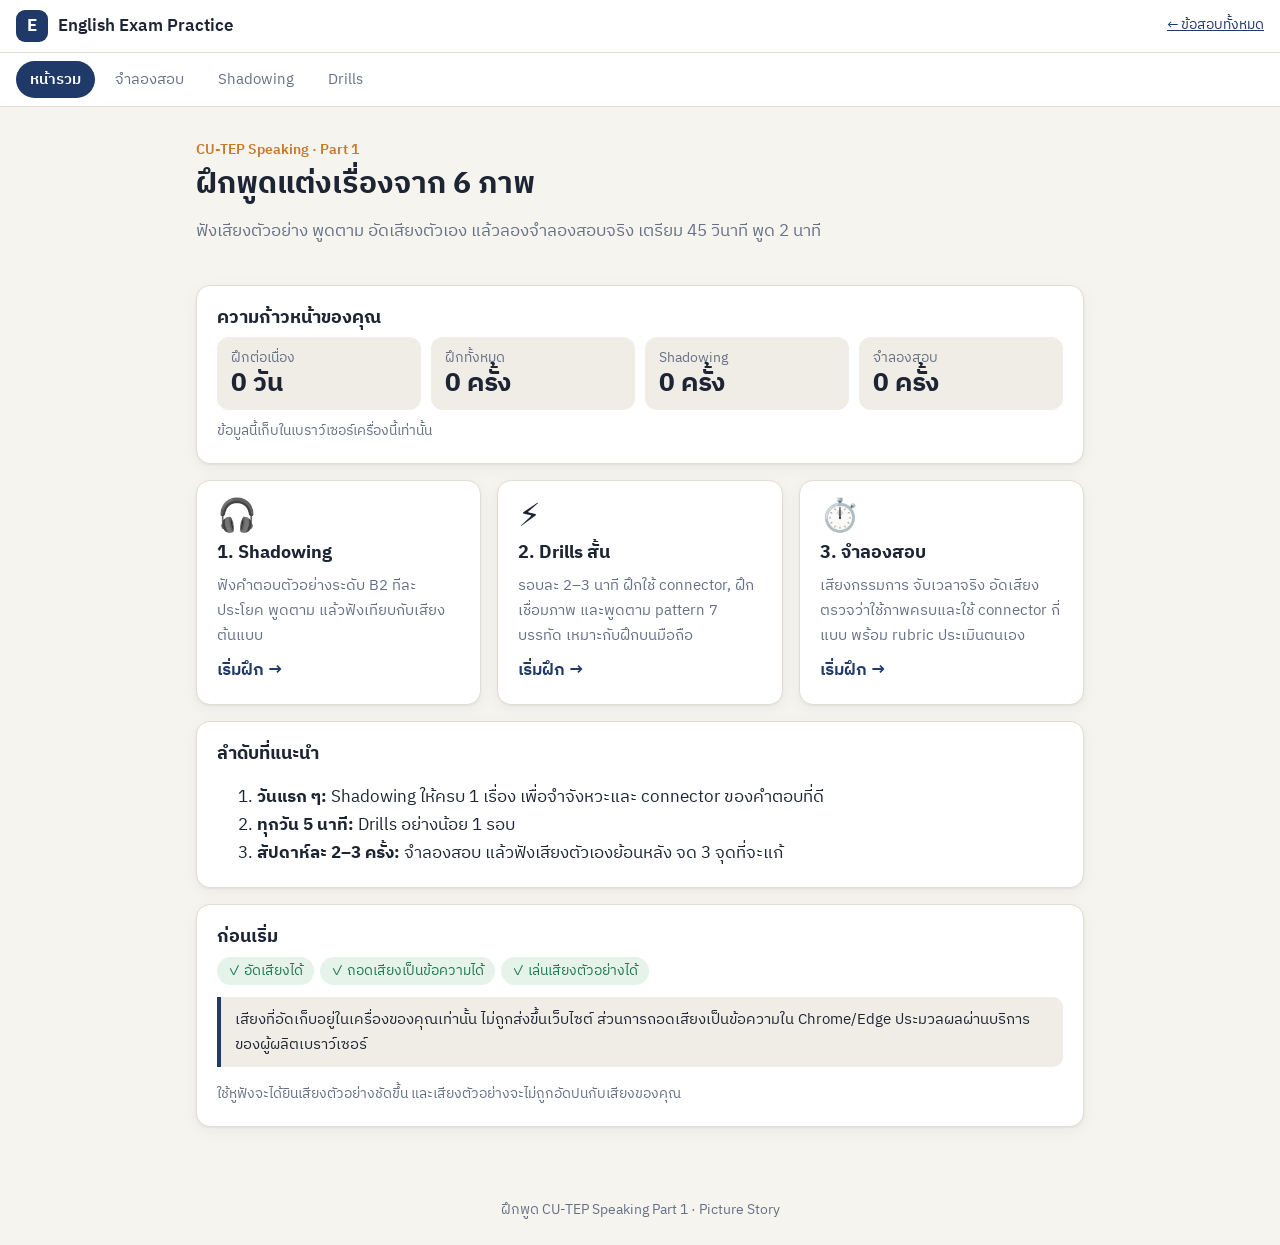
==== speaking/index.html @ df751ff9 "Add CU-TEP Speaking Part 1 practice (shadowing, drills, exam simulation) - speaking/: hub, shadowing" ====
<!doctype html>
<html lang="th">
<head>
  <meta charset="utf-8">
  <meta name="viewport" content="width=device-width, initial-scale=1">
  <title>Speaking Practice · CU-TEP Part 1</title>
  <meta name="description" content="ฝึกพูดภาษาอังกฤษ CU-TEP Speaking Part 1 Picture Story: จำลองสอบ, Shadowing และ Drills">
  <link rel="preconnect" href="https://fonts.googleapis.com">
  <link rel="preconnect" href="https://fonts.gstatic.com" crossorigin>
  <link href="https://fonts.googleapis.com/css2?family=IBM+Plex+Sans+Thai:wght@400;500;600;700&display=swap" rel="stylesheet">
  <link rel="stylesheet" href="../css/style.css">
  <link rel="stylesheet" href="speaking.css">
</head>
<body>
  <header class="topbar">
    <a href="../" class="brand"><span class="brand-mark" aria-hidden="true">E</span><span>English Exam Practice</span></a>
    <a href="../" class="small">← ข้อสอบทั้งหมด</a>
  </header>
  <nav class="sp-nav" aria-label="แบบฝึก Speaking">
    <a href="./">หน้ารวม</a><a href="exam.html">จำลองสอบ</a><a href="shadowing.html">Shadowing</a><a href="drills.html">Drills</a>
  </nav>

  <main class="app stack">
    <section class="hero">
      <p class="eyebrow">CU-TEP Speaking · Part 1</p>
      <h1>ฝึกพูดแต่งเรื่องจาก 6 ภาพ</h1>
      <p class="hero-sub">ฟังเสียงตัวอย่าง พูดตาม อัดเสียงตัวเอง แล้วลองจำลองสอบจริง เตรียม 45 วินาที พูด 2 นาที</p>
    </section>

    <section class="card">
      <h2>ความก้าวหน้าของคุณ</h2>
      <div class="stats" id="stats"></div>
      <p class="small muted" style="margin-top:10px">ข้อมูลนี้เก็บในเบราว์เซอร์เครื่องนี้เท่านั้น</p>
    </section>

    <section class="modes">
      <a class="card mode-card" href="shadowing.html">
        <span class="icon" aria-hidden="true">🎧</span>
        <h3>1. Shadowing</h3>
        <p>ฟังคำตอบตัวอย่างระดับ B2 ทีละประโยค พูดตาม แล้วฟังเทียบกับเสียงต้นแบบ</p>
        <span class="go">เริ่มฝึก →</span>
      </a>
      <a class="card mode-card" href="drills.html">
        <span class="icon" aria-hidden="true">⚡</span>
        <h3>2. Drills สั้น</h3>
        <p>รอบละ 2–3 นาที ฝึกใช้ connector, ฝึกเชื่อมภาพ และพูดตาม pattern 7 บรรทัด เหมาะกับฝึกบนมือถือ</p>
        <span class="go">เริ่มฝึก →</span>
      </a>
      <a class="card mode-card" href="exam.html">
        <span class="icon" aria-hidden="true">⏱️</span>
        <h3>3. จำลองสอบ</h3>
        <p>เสียงกรรมการ จับเวลาจริง อัดเสียง ตรวจว่าใช้ภาพครบและใช้ connector กี่แบบ พร้อม rubric ประเมินตนเอง</p>
        <span class="go">เริ่มฝึก →</span>
      </a>
    </section>

    <section class="card">
      <h2>ลำดับที่แนะนำ</h2>
      <ol>
        <li><b>วันแรก ๆ:</b> Shadowing ให้ครบ 1 เรื่อง เพื่อจำจังหวะและ connector ของคำตอบที่ดี</li>
        <li><b>ทุกวัน 5 นาที:</b> Drills อย่างน้อย 1 รอบ</li>
        <li><b>สัปดาห์ละ 2–3 ครั้ง:</b> จำลองสอบ แล้วฟังเสียงตัวเองย้อนหลัง จด 3 จุดที่จะแก้</li>
      </ol>
    </section>

    <section class="card">
      <h2>ก่อนเริ่ม</h2>
      <div id="support"></div>
      <p class="note info" style="margin-top:12px">เสียงที่อัดเก็บอยู่ในเครื่องของคุณเท่านั้น ไม่ถูกส่งขึ้นเว็บไซต์ ส่วนการถอดเสียงเป็นข้อความใน Chrome/Edge ประมวลผลผ่านบริการของผู้ผลิตเบราว์เซอร์</p>
      <p class="small muted">ใช้หูฟังจะได้ยินเสียงตัวอย่างชัดขึ้น และเสียงตัวอย่างจะไม่ถูกอัดปนกับเสียงของคุณ</p>
    </section>
  </main>

  <footer class="footer"><span>ฝึกพูด CU-TEP Speaking Part 1 · Picture Story</span></footer>

  <script src="speaking.js"></script>
  <script>
    (async () => {
      await SP.initAudio();
      SP.$("#support").innerHTML = SP.supportChips();
      const p = SP.progress();
      SP.$("#stats").innerHTML = [
        ["ฝึกต่อเนื่อง", p.streak + " วัน"],
        ["ฝึกทั้งหมด", p.total + " ครั้ง"],
        ["Shadowing", (p.counts.shadow || 0) + " ครั้ง"],
        ["จำลองสอบ", (p.counts.exam || 0) + " ครั้ง"]
      ].map(([k, v]) => `<div class="stat"><div class="k">${k}</div><div class="v">${v}</div></div>`).join("");
    })();
  </script>
</body>
</html>
---- css/style.css ----
:root {
  --bg: #f6f4ef;
  --surface: #ffffff;
  --surface-2: #f0ede6;
  --ink: #1d2433;
  --muted: #667085;
  --line: #e2ddd2;
  --brand: #1f3a68;
  --brand-ink: #ffffff;
  --accent: #c8792b;
  --ok: #1f7a4d;
  --ok-bg: #e5f3ea;
  --bad: #b42318;
  --bad-bg: #fbe9e7;
  --radius: 14px;
  --shadow: 0 1px 2px rgba(29, 36, 51, .06), 0 4px 16px rgba(29, 36, 51, .05);
}
@media (prefers-color-scheme: dark) {
  :root {
    --bg: #12151c;
    --surface: #1a1f2a;
    --surface-2: #222937;
    --ink: #e8eaf0;
    --muted: #9aa3b5;
    --line: #2d3545;
    --brand: #7fa3e0;
    --brand-ink: #0f1420;
    --accent: #e3a35f;
    --ok: #5cc08c;
    --ok-bg: #18301f;
    --bad: #f0857a;
    --bad-bg: #3a1d1b;
    --shadow: none;
  }
}

* { box-sizing: border-box; }
html { -webkit-text-size-adjust: 100%; }
body {
  margin: 0;
  background: var(--bg);
  color: var(--ink);
  font-family: "IBM Plex Sans Thai", system-ui, -apple-system, "Segoe UI", sans-serif;
  font-size: 17px;
  line-height: 1.65;
}
h1, h2, h3 { line-height: 1.3; margin: 0 0 .4em; }
a { color: var(--brand); }
.muted { color: var(--muted); }
.small { font-size: .88rem; }

/* ---------- top bar ---------- */
.topbar {
  position: sticky; top: 0; z-index: 10;
  display: flex; align-items: center; justify-content: space-between; gap: 12px;
  padding: 10px 16px;
  background: var(--surface);
  border-bottom: 1px solid var(--line);
}
.brand { display: flex; align-items: center; gap: 10px; color: var(--ink); text-decoration: none; font-weight: 600; }
.brand-mark {
  display: grid; place-items: center; width: 32px; height: 32px; border-radius: 9px;
  background: var(--brand); color: var(--brand-ink); font-weight: 700;
}
.timer {
  font-variant-numeric: tabular-nums; font-weight: 600;
  padding: 4px 12px; border-radius: 999px; background: var(--surface-2);
}
.timer.warn { background: var(--bad-bg); color: var(--bad); }

.app { max-width: 920px; margin: 0 auto; padding: 24px 16px 48px; }
.footer { text-align: center; color: var(--muted); font-size: .85rem; padding: 24px 16px; }

/* ---------- cards & buttons ---------- */
.card {
  background: var(--surface); border: 1px solid var(--line);
  border-radius: var(--radius); padding: 20px; box-shadow: var(--shadow);
}
.btn {
  display: inline-flex; align-items: center; justify-content: center; gap: 6px;
  font: inherit; font-weight: 500; text-decoration: none;
  padding: 10px 18px; border-radius: 10px; cursor: pointer;
  border: 1px solid var(--line); background: var(--surface); color: var(--ink);
}
.btn:hover:not(:disabled) { border-color: var(--brand); }
.btn:disabled { opacity: .4; cursor: default; }
.btn.primary { background: var(--brand); color: var(--brand-ink); border-color: var(--brand); }
.btn.primary:hover { filter: brightness(1.08); }
.pill {
  font-size: .8rem; font-weight: 600; padding: 2px 10px; border-radius: 999px;
  background: var(--surface-2); color: var(--accent); white-space: nowrap;
}

/* ---------- home ---------- */
.hero { margin: 8px 0 24px; }
.hero h1 { font-size: 1.9rem; }
.hero-sub { color: var(--muted); margin: 0; }
.student { margin-bottom: 20px; }
.student h2 { font-size: 1.05rem; }
.fields { display: grid; grid-template-columns: 2fr 1fr; gap: 12px; }
.fields label { display: grid; gap: 4px; font-size: .9rem; color: var(--muted); }
input[type="text"], input:not([type]) , input[inputmode] {
  font: inherit; color: var(--ink); background: var(--bg);
  border: 1px solid var(--line); border-radius: 10px; padding: 9px 12px;
}
input:focus-visible, .btn:focus-visible, .option:focus-within { outline: 2px solid var(--brand); outline-offset: 2px; }

.test-list { display: grid; grid-template-columns: repeat(auto-fill, minmax(260px, 1fr)); gap: 16px; }
.test-card { display: flex; flex-direction: column; gap: 6px; }
.test-card p { margin: 0; }
.test-card .btn { margin-top: auto; }
.test-head { display: flex; align-items: start; justify-content: space-between; gap: 8px; }
.test-head h3 { font-size: 1.15rem; margin: 0; }
.meta { list-style: none; padding: 0; margin: 4px 0 12px; display: flex; flex-wrap: wrap; gap: 4px 14px; font-size: .88rem; color: var(--muted); }
.meta .best { color: var(--ok); font-weight: 600; }

/* ---------- exam ---------- */
.exam-head { margin-bottom: 16px; }
.exam-head h1 { font-size: 1.4rem; }
.progress { display: flex; align-items: center; gap: 12px; margin-bottom: 14px; }
.bar { flex: 1; height: 6px; border-radius: 99px; background: var(--surface-2); overflow: hidden; }
.bar > span { display: block; height: 100%; width: 0; background: var(--brand); transition: width .25s; }
.tabs { display: flex; gap: 6px; overflow-x: auto; border-bottom: 1px solid var(--line); }
.tab {
  font: inherit; background: none; border: 0; cursor: pointer; color: var(--muted);
  padding: 8px 14px; border-bottom: 3px solid transparent; white-space: nowrap;
}
.tab.active { color: var(--ink); border-bottom-color: var(--brand); font-weight: 600; }
.tab .count { font-size: .8rem; color: var(--muted); font-weight: 400; margin-left: 4px; }
.instructions {
  background: var(--surface-2); border-radius: 10px; padding: 10px 14px; margin: 0 0 16px;
  font-size: .95rem;
}
.exam-foot {
  display: flex; gap: 10px; flex-wrap: wrap; justify-content: space-between;
  margin-top: 24px; padding-top: 16px; border-top: 1px solid var(--line);
}
.exam-foot #submit { margin-left: auto; }

.group { margin-bottom: 22px; }
.group-label {
  font-size: .8rem; font-weight: 600; letter-spacing: .04em; text-transform: uppercase;
  color: var(--accent); margin-bottom: 8px;
}
.passage {
  background: var(--surface); border: 1px solid var(--line); border-radius: var(--radius);
  padding: 18px 20px; margin-bottom: 14px; font-family: Georgia, "IBM Plex Sans Thai", serif;
  font-size: 1rem; line-height: 1.75;
}
@media (min-width: 860px) {
  .with-passage .group-inner { display: grid; grid-template-columns: 1fr 1fr; gap: 18px; align-items: start; }
  .with-passage .passage { position: sticky; top: 70px; margin: 0; max-height: calc(100vh - 90px); overflow: auto; }
}

/* player */
.player {
  display: flex; align-items: center; gap: 14px;
  background: var(--surface); border: 1px solid var(--line); border-radius: var(--radius);
  padding: 12px 16px; margin-bottom: 12px;
}
.play {
  flex: none; width: 48px; height: 48px; border-radius: 50%; border: 0; cursor: pointer;
  background: var(--brand); color: var(--brand-ink); font-size: 1.1rem;
}
.play:disabled { background: var(--surface-2); color: var(--muted); cursor: default; }
.player-main { flex: 1; display: grid; gap: 6px; }
.pbar { height: 6px; border-radius: 99px; background: var(--surface-2); overflow: hidden; }
.pbar span { display: block; height: 100%; width: 0; background: var(--accent); transition: width .2s linear; }

/* questions */
.questions { display: grid; gap: 12px; }
.question {
  margin: 0; border: 1px solid var(--line); border-radius: var(--radius);
  background: var(--surface); padding: 14px 16px; min-width: 0;
}
.question legend { display: contents; }
.question legend .qnum {
  display: inline-grid; place-items: center; min-width: 28px; height: 28px; margin-right: 10px;
  border-radius: 8px; background: var(--surface-2); font-weight: 600; font-size: .9rem; vertical-align: top;
}
.qtext { display: inline; }
.options { display: grid; gap: 6px; margin-top: 10px; }
.option {
  display: flex; align-items: center; gap: 10px; cursor: pointer;
  padding: 8px 12px; border: 1px solid var(--line); border-radius: 10px;
}
.option:hover { background: var(--surface-2); }
.option input { position: absolute; opacity: 0; pointer-events: none; }
.option .letter {
  flex: none; display: grid; place-items: center; width: 28px; height: 28px; border-radius: 50%;
  border: 1.5px solid var(--line); font-weight: 600; font-size: .9rem;
}
.option:has(input:checked) { border-color: var(--brand); background: var(--surface-2); }
.option:has(input:checked) .letter { background: var(--brand); border-color: var(--brand); color: var(--brand-ink); }
.options:has(.option:only-child) { display: none; }
/* letter-only options (Question–Response) sit in a row */
.option:not(:has(.otext)) { display: inline-flex; }
.options:not(:has(.otext)) { display: flex; gap: 10px; }

/* review */
.question.correct { border-left: 4px solid var(--ok); }
.question.wrong { border-left: 4px solid var(--bad); }
.question .option.is-answer { border-color: var(--ok); background: var(--ok-bg); }
.question .option.is-answer .letter { background: var(--ok); border-color: var(--ok); color: #fff; }
.question .option.is-wrong { border-color: var(--bad); background: var(--bad-bg); }
.question .option.is-wrong .letter { background: var(--bad); border-color: var(--bad); color: #fff; }
.question input:disabled + .letter { opacity: 1; }
.option:has(input:disabled) { cursor: default; }
.explain { margin-top: 12px; padding: 10px 14px; border-radius: 10px; background: var(--surface-2); font-size: .95rem; }
.explain p { margin: 4px 0 0; }
.transcript { margin-top: 10px; padding: 10px 14px; border: 1px dashed var(--line); border-radius: 10px; }
.transcript summary { cursor: pointer; font-weight: 600; }
.transcript p { margin: 6px 0; }

.result { margin-bottom: 24px; }
.score { display: flex; align-items: baseline; gap: 10px; margin: 4px 0 16px; }
.score .big { font-size: 3.2rem; font-weight: 700; line-height: 1; }
.score .of { font-size: 1.3rem; color: var(--muted); }
.score .pct { margin-left: auto; font-size: 1.3rem; font-weight: 600; color: var(--accent); }
.sec-scores { display: grid; gap: 8px; margin-bottom: 12px; }
.sec-score { display: grid; grid-template-columns: 90px 1fr 50px; align-items: center; gap: 12px; }
.sec-score b { text-align: right; font-variant-numeric: tabular-nums; }
.actions { display: flex; gap: 10px; flex-wrap: wrap; margin-top: 12px; }
.review-title { margin: 32px 0 8px; }
.review-sec { font-size: 1.15rem; margin: 22px 0 10px; padding-bottom: 6px; border-bottom: 1px solid var(--line); }
.error { text-align: center; }

@media (max-width: 600px) {
  body { font-size: 16px; }
  .fields { grid-template-columns: 1fr; }
  .exam-foot .btn { flex: 1; }
  .exam-foot #submit { flex-basis: 100%; }
  .sec-score { grid-template-columns: 72px 1fr 44px; }
}

/* ---------- practice mode ---------- */
.mode-buttons { display: grid; grid-template-columns: 1fr 1fr; gap: 8px; margin-top: auto; }
.test-card .mode-buttons .btn { margin-top: 0; }
.mode-hint { margin: 6px 0 0; }
.mode-badge {
  display: inline-block; vertical-align: middle; margin-left: 8px;
  font-size: .8rem; font-weight: 600; padding: 2px 10px; border-radius: 999px;
}
.mode-badge.practice { background: var(--ok-bg); color: var(--ok); }
.mode-badge.exam { background: var(--surface-2); color: var(--accent); }
.practice-note { margin: -4px 0 10px; }
.speed { display: flex; flex: none; border: 1px solid var(--line); border-radius: 8px; overflow: hidden; }
.speed button {
  font: inherit; font-size: .8rem; padding: 4px 8px; border: 0; cursor: pointer;
  background: var(--surface); color: var(--muted);
}
.speed button + button { border-left: 1px solid var(--line); }
.speed button.on { background: var(--brand); color: var(--brand-ink); }
.transcript summary { color: var(--brand); }

/* combined test: part totals */
.part-scores { display: grid; grid-template-columns: repeat(auto-fit, minmax(140px, 1fr)); gap: 10px; margin-bottom: 14px; }
.part-score { background: var(--surface-2); border-radius: 10px; padding: 10px 14px; display: flex; justify-content: space-between; align-items: baseline; }
.part-score b { font-size: 1.4rem; font-variant-numeric: tabular-nums; }
.part-score small { font-size: .9rem; color: var(--muted); font-weight: 500; }
.sec-score { grid-template-columns: 170px 1fr 50px; }
@media (max-width: 600px) { .sec-score { grid-template-columns: 120px 1fr 44px; font-size: .9rem; } }

/* ---------- link to speaking practice ---------- */
.speaking-link { display: flex; align-items: center; gap: 14px; margin-bottom: 20px; color: var(--ink); text-decoration: none; transition: border-color .15s; }
.speaking-link:hover { border-color: var(--brand); }
.speaking-icon { font-size: 1.8rem; }
.speaking-go { margin-left: auto; color: var(--brand); font-size: 1.3rem; font-weight: 700; }
---- speaking/speaking.css ----
/* ===== แบบฝึก Speaking — ใช้ตัวแปรสีจาก ../css/style.css ===== */
.sp-nav {
  display: flex; gap: 6px; overflow-x: auto; padding: 8px 16px;
  background: var(--surface); border-bottom: 1px solid var(--line);
  position: sticky; top: 53px; z-index: 9;
}
.sp-nav a {
  white-space: nowrap; text-decoration: none; color: var(--muted);
  padding: 6px 14px; border-radius: 999px; font-size: .95rem;
}
.sp-nav a[aria-current="page"] { background: var(--brand); color: var(--brand-ink); font-weight: 600; }
.sp-nav a:not([aria-current="page"]):hover { background: var(--surface-2); color: var(--ink); }

.stack { display: grid; gap: 16px; }
.row { display: flex; flex-wrap: wrap; gap: 10px; align-items: center; }
.grow { flex: 1; }
.card h2 { font-size: 1.15rem; }
.card > :last-child { margin-bottom: 0; }
.eyebrow { color: var(--accent); font-weight: 600; font-size: .9rem; margin: 0 0 2px; }
.btn.big { padding: 14px 22px; font-size: 1.05rem; border-radius: 12px; }
.btn.rec { background: var(--bad); border-color: var(--bad); color: #fff; }
.btn.ghost { background: transparent; }
.btn.small { padding: 6px 12px; font-size: .9rem; }
select {
  font: inherit; color: var(--ink); background: var(--surface); border: 1px solid var(--line);
  border-radius: 10px; padding: 8px 10px;
}
label.field { display: grid; gap: 4px; font-size: .9rem; color: var(--muted); }
label.check { display: inline-flex; align-items: center; gap: 8px; cursor: pointer; }
textarea {
  width: 100%; font: inherit; color: var(--ink); background: var(--surface-2);
  border: 1px solid var(--line); border-radius: 10px; padding: 10px 12px; resize: vertical;
}

/* notes */
.note { border-left: 4px solid var(--accent); background: var(--surface-2); padding: 10px 14px; border-radius: 0 10px 10px 0; font-size: .95rem; }
.note.info { border-left-color: var(--brand); }
.chips { display: flex; flex-wrap: wrap; gap: 6px; }
.chip { font-size: .85rem; padding: 2px 10px; border-radius: 999px; background: var(--surface-2); color: var(--muted); border: 1px solid var(--line); }
.chip.ok { background: var(--ok-bg); color: var(--ok); border-color: transparent; }
.chip.bad { background: var(--bad-bg); color: var(--bad); border-color: transparent; }
.chip.off { background: transparent; border-style: dashed; }

/* hub */
.modes { display: grid; grid-template-columns: repeat(auto-fill, minmax(250px, 1fr)); gap: 16px; }
.mode-card { display: flex; flex-direction: column; gap: 8px; text-decoration: none; color: var(--ink); transition: border-color .15s; }
.mode-card:hover { border-color: var(--brand); }
.mode-card .icon { font-size: 2rem; line-height: 1; }
.mode-card h3 { margin: 0; font-size: 1.15rem; }
.mode-card p { margin: 0; color: var(--muted); font-size: .95rem; }
.mode-card .go { margin-top: auto; color: var(--brand); font-weight: 600; }
.stats { display: grid; grid-template-columns: repeat(auto-fit, minmax(120px, 1fr)); gap: 10px; }
.stat { background: var(--surface-2); border-radius: 12px; padding: 10px 14px; }
.stat .v { font-size: 1.6rem; font-weight: 700; line-height: 1.2; }
.stat .k { font-size: .85rem; color: var(--muted); }

/* pictures */
.pics { display: grid; grid-template-columns: repeat(3, 1fr); gap: 12px; }
@media (max-width: 560px) { .pics { grid-template-columns: repeat(2, 1fr); } }
.pic {
  position: relative; background: var(--surface); border: 1px solid var(--line);
  border-radius: 12px; padding: 12px 8px; text-align: center; overflow: hidden;
}
.pic .num { position: absolute; top: 6px; left: 9px; font-size: .8rem; font-weight: 700; color: var(--muted); }
.pic .emo { font-size: 52px; line-height: 1.15; }
.pic img { width: 100%; aspect-ratio: 4 / 3; object-fit: cover; border-radius: 8px; display: block; }
.pic .lbl { font-size: .92rem; margin-top: 6px; }
.pic.hit { border-color: var(--ok); background: var(--ok-bg); }
.pic.miss { border-color: var(--bad); background: var(--bad-bg); }
.pic.single { max-width: 260px; margin: 0 auto; }
.pic.single .emo { font-size: 84px; }

/* phase / timer */
.phasebar { display: flex; justify-content: space-between; align-items: center; gap: 12px; }
.phase-label { font-weight: 700; font-size: 1.1rem; }
.timer-big { font-variant-numeric: tabular-nums; font-size: 2.2rem; font-weight: 700; line-height: 1; }
.timer-big.warn { color: var(--bad); }
.tbar { height: 8px; border-radius: 99px; background: var(--surface-2); overflow: hidden; margin-top: 10px; }
.tbar > span { display: block; height: 100%; width: 0; background: var(--brand); transition: width .2s linear; }
.speaking .tbar > span { background: var(--bad); }
.rec-dot { display: inline-block; width: 12px; height: 12px; border-radius: 50%; background: var(--bad); margin-right: 6px; animation: pulse 1s infinite; vertical-align: middle; }
@keyframes pulse { 50% { opacity: .25; } }
@media (prefers-reduced-motion: reduce) { .rec-dot { animation: none; } }
.live { min-height: 80px; max-height: 200px; overflow: auto; background: var(--surface-2); border-radius: 10px; padding: 10px 12px; white-space: pre-wrap; }

/* results */
.fb { list-style: none; padding: 0; margin: 0; display: grid; gap: 6px; }
.fb li { padding: 8px 12px; border-radius: 8px; background: var(--surface-2); }
.fb li.ok { background: var(--ok-bg); }
.fb li.bad { background: var(--bad-bg); }
.conn-cat { margin-bottom: 10px; }
.conn-cat .t { font-weight: 600; font-size: .92rem; margin-bottom: 4px; }
.rubric-row { border-top: 1px solid var(--line); padding: 10px 0; }
.rubric-row:first-child { border-top: none; }
.scale { display: flex; flex-wrap: wrap; gap: 6px; margin-top: 6px; }
.scale label { border: 1px solid var(--line); border-radius: 8px; padding: 3px 10px; font-size: .9rem; cursor: pointer; }
.scale label:has(input:checked) { border-color: var(--brand); background: var(--surface-2); font-weight: 600; }
.model { background: var(--surface-2); border-radius: 12px; padding: 14px 16px; }
.model p { margin: 0 0 .5em; }
mark.conn { background: transparent; color: var(--accent); font-weight: 700; }
audio { width: 100%; }

/* shadowing */
.sent { display: grid; gap: 8px; }
.sent.playing { border-color: var(--brand); }
.sent .text { font-size: 1.12rem; line-height: 1.7; }
.sent .text .w.hit { color: var(--ok); }
.sent .text .w.miss { color: var(--bad); text-decoration: underline wavy; text-underline-offset: 4px; }
.sent .tools { display: flex; flex-wrap: wrap; gap: 8px; align-items: center; }
.sent .score { font-size: .9rem; color: var(--muted); }
.seg { display: inline-flex; border: 1px solid var(--line); border-radius: 10px; overflow: hidden; }
.seg button { font: inherit; border: none; background: var(--surface); color: var(--muted); padding: 6px 12px; cursor: pointer; }
.seg button[aria-pressed="true"] { background: var(--brand); color: var(--brand-ink); font-weight: 600; }

/* drills */
.drill-stage { text-align: center; display: grid; gap: 14px; justify-items: center; }
.cue { font-size: 1.6rem; font-weight: 700; color: var(--accent); }
.cue-th { color: var(--muted); }
.pattern-line { font-size: 1.3rem; font-weight: 600; }
.round-list { display: grid; gap: 8px; }
.round-item { display: grid; gap: 4px; padding: 10px 12px; border-radius: 10px; background: var(--surface-2); }
.round-item .heard { font-size: .95rem; color: var(--muted); }
.speaking .pics { grid-template-columns: repeat(3, 1fr); gap: 8px; }
.speaking .pic { padding: 8px 4px; }
.speaking .pic .emo { font-size: 36px; }
.speaking .pic .lbl { font-size: .8rem; line-height: 1.35; }
[hidden] { display: none !important; }
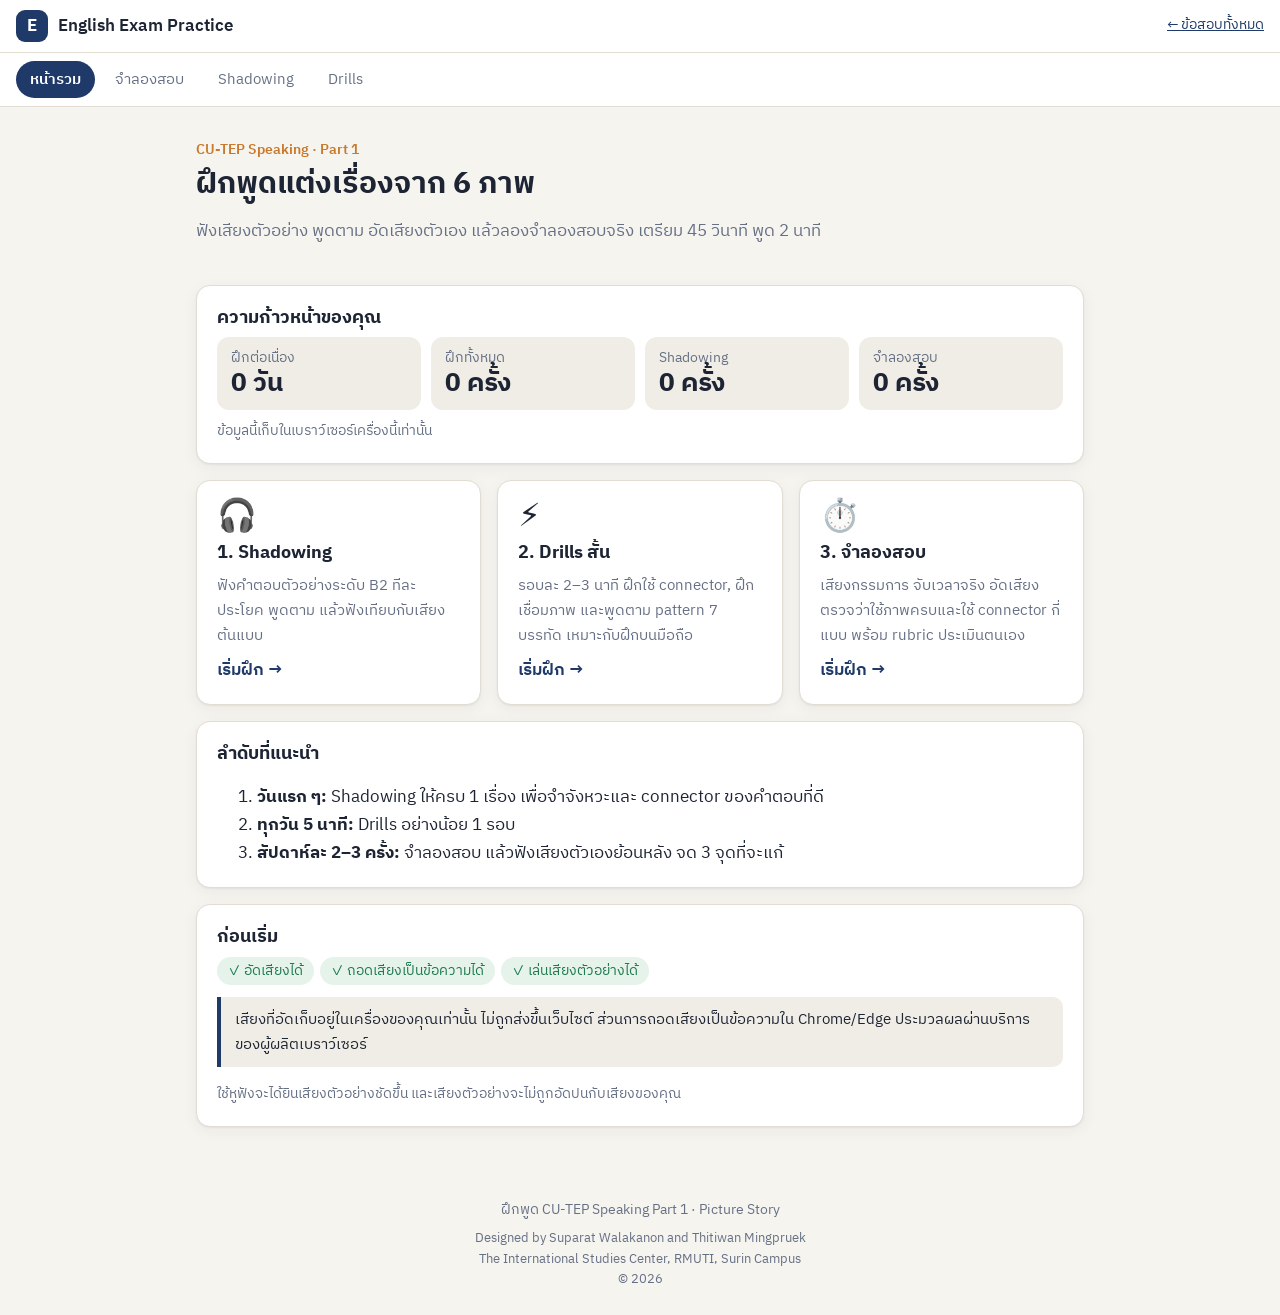
==== commit ebea7ba6: "Add designer credit: Suparat Walakanon and Thitiwan Mingpruek, International Studies Center, RMUTI S" ====
--- a/speaking/index.html
+++ b/speaking/index.html
@@ -2,6 +2,7 @@
 <html lang="th">
 <head>
   <meta charset="utf-8">
+  <meta name="author" content="Suparat Walakanon and Thitiwan Mingpruek, The International Studies Center, RMUTI, Surin Campus">
   <meta name="viewport" content="width=device-width, initial-scale=1">
   <title>Speaking Practice · CU-TEP Part 1</title>
   <meta name="description" content="ฝึกพูดภาษาอังกฤษ CU-TEP Speaking Part 1 Picture Story: จำลองสอบ, Shadowing และ Drills">
@@ -71,7 +72,9 @@
     </section>
   </main>
 
-  <footer class="footer"><span>ฝึกพูด CU-TEP Speaking Part 1 · Picture Story</span></footer>
+  <footer class="footer"><span>ฝึกพูด CU-TEP Speaking Part 1 · Picture Story</span>
+    <span class="credit">Designed by Suparat Walakanon and Thitiwan Mingpruek<br>The International Studies Center, RMUTI, Surin Campus<br>© 2026</span>
+  </footer>
 
   <script src="speaking.js"></script>
   <script>
--- a/css/style.css
+++ b/css/style.css
@@ -266,3 +266,6 @@
 .speaking-link:hover { border-color: var(--brand); }
 .speaking-icon { font-size: 1.8rem; }
 .speaking-go { margin-left: auto; color: var(--brand); font-size: 1.3rem; font-weight: 700; }
+
+/* ---------- designer credit ---------- */
+.footer .credit { display: block; margin-top: 8px; font-size: .8rem; line-height: 1.6; color: var(--muted); }
--- a/speaking/speaking.css
+++ b/speaking/speaking.css
@@ -125,3 +125,5 @@
 .speaking .pic .emo { font-size: 36px; }
 .speaking .pic .lbl { font-size: .8rem; line-height: 1.35; }
 [hidden] { display: none !important; }
+
+.footer .credit { display: block; margin-top: 8px; font-size: .8rem; line-height: 1.6; color: var(--muted); }
